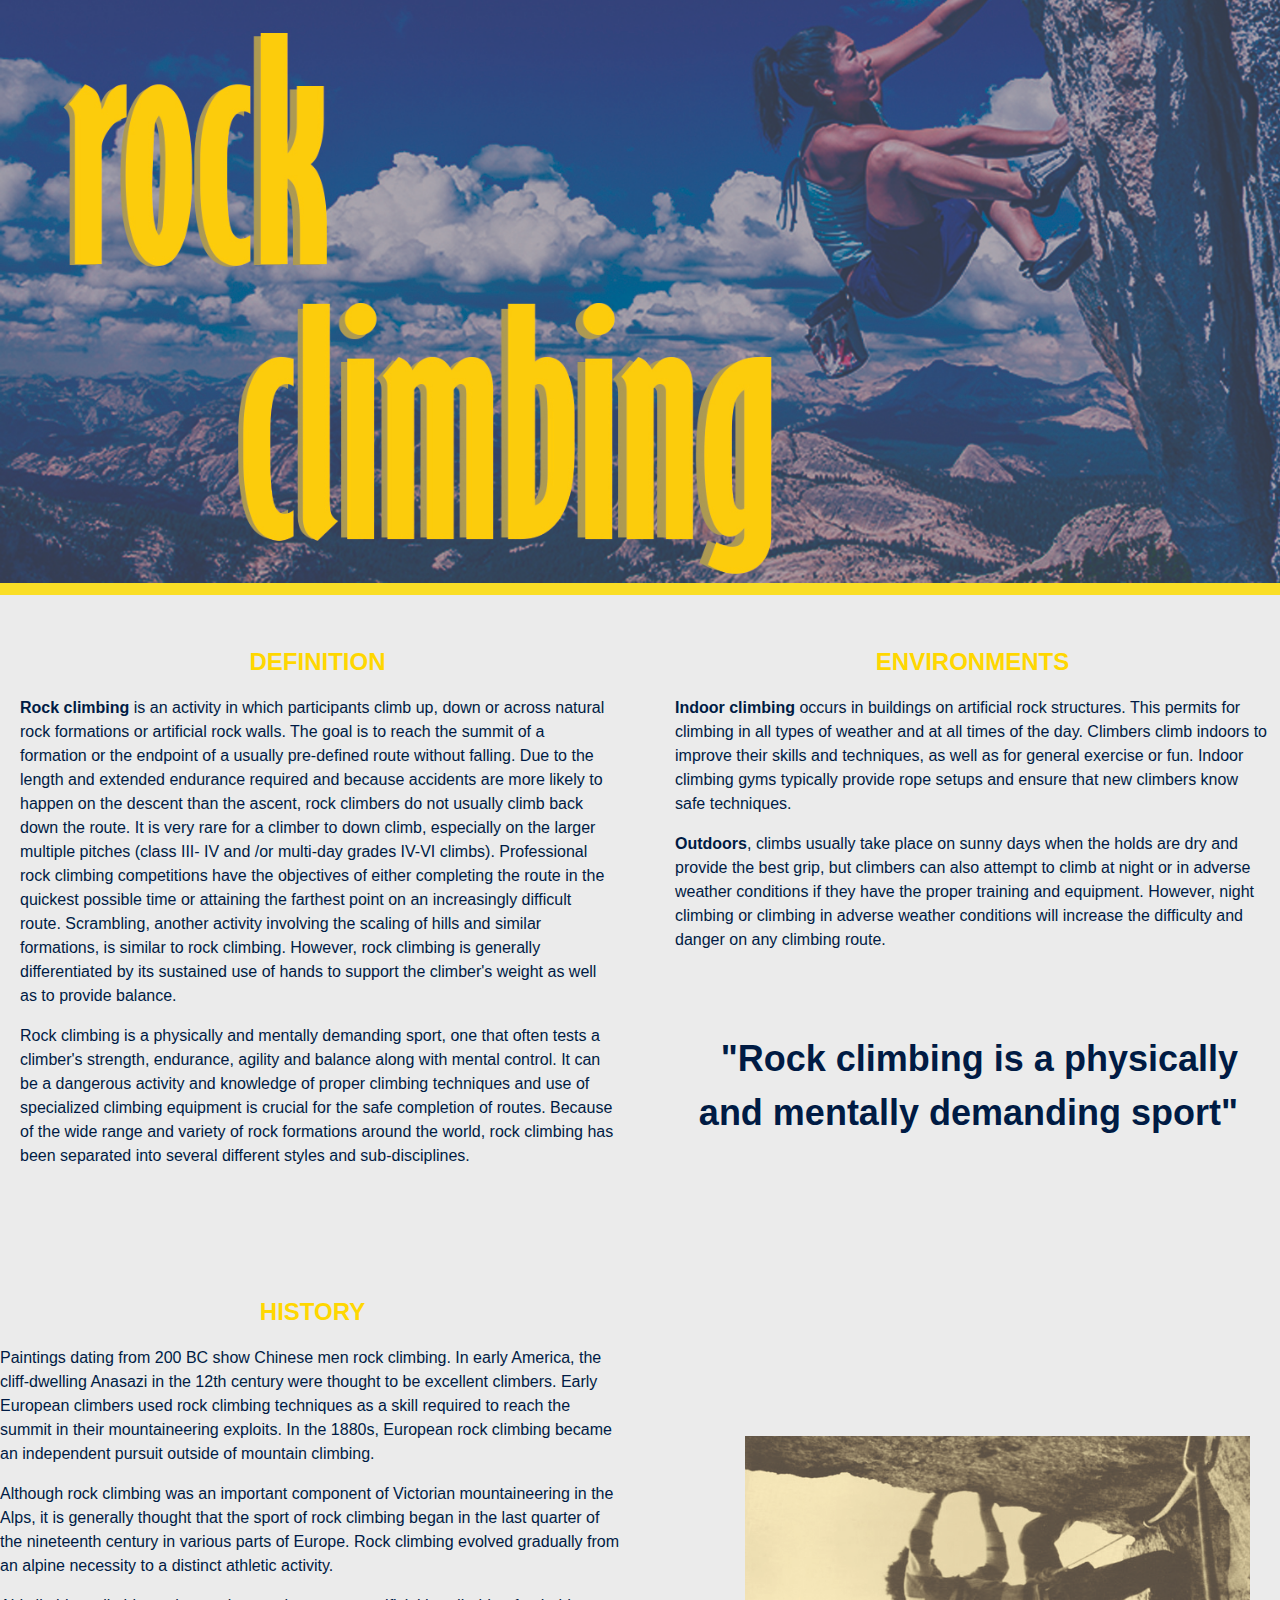
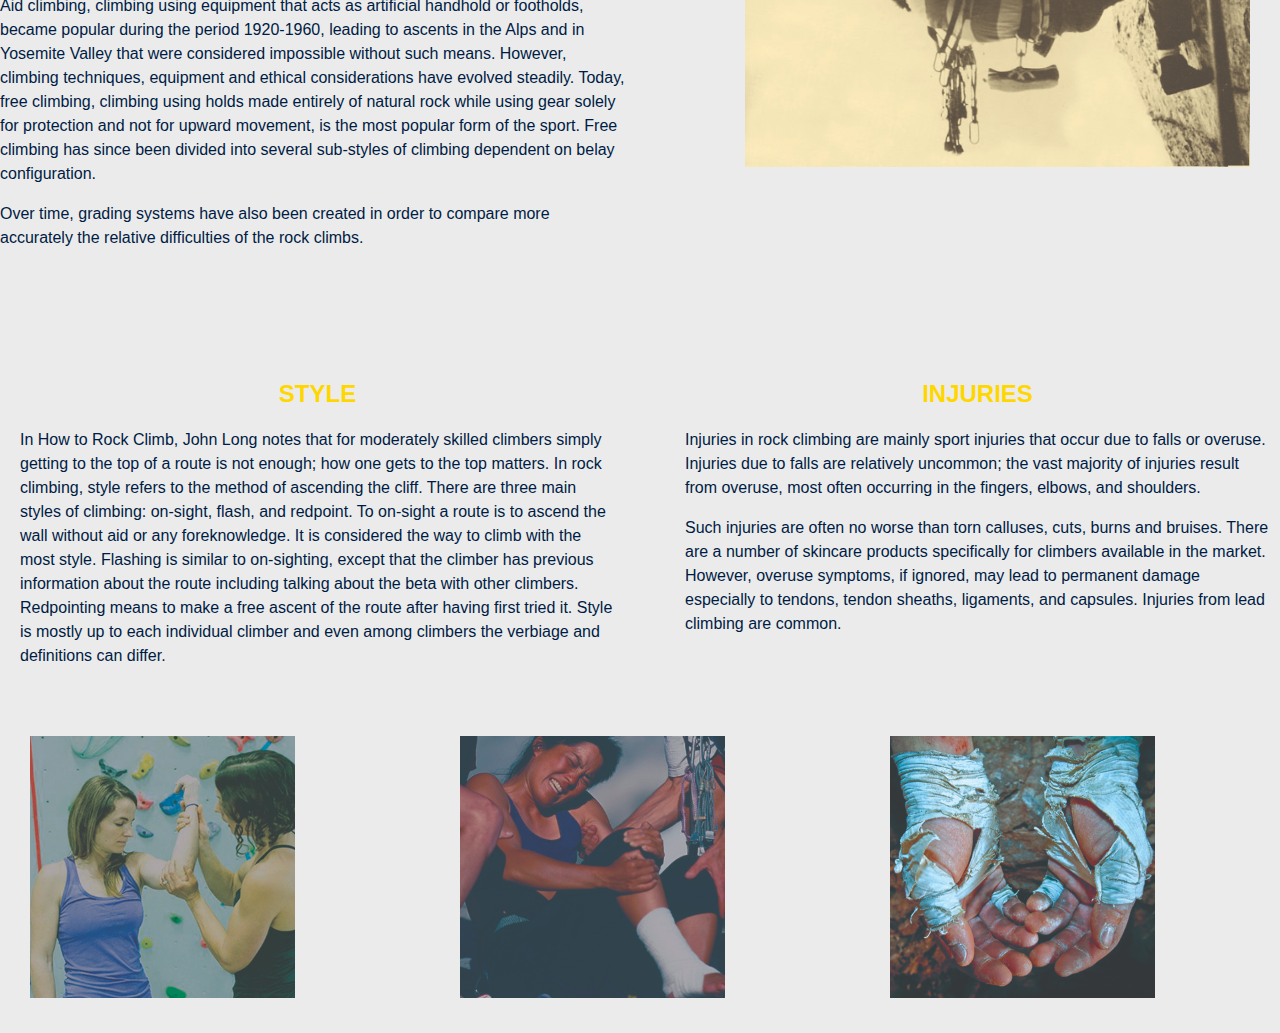
==== index2.html @ aebc7be0 "Assignment 1-upload" ====
<!DOCTYPE html>
<html lang="en">

<head>
  <meta charset="UTF-8">
  <meta name="viewport" content="width=device-width, initial-scale=1.0">

  <!-- Set a page title -->
  <title>Assignment One</title>

  <!-- Site Styles -->
  <link rel="stylesheet" href="/css/tachyons.min.css">
  <link rel="stylesheet" href="/css/main.css">
</head>

<body>

  <header>
    <img src="img/cover_rock5.jpg" alt="rock climber with words 'rock climbing'">
  </header>
  <div class="two-col">
    <div class="item1">
      <div class="tl pv4">
        <h1 class="yellow f5 f3-ns ttu tc">Definition</h1>
        <p class="navy f7 f5-ns">
          <b>Rock climbing</b> is an activity in which participants climb up, down or across natural rock formations or artificial rock walls. The goal is to reach the summit of a formation or the endpoint of a usually pre-defined route without falling.
          Due to the length and extended endurance required and because accidents are more likely to happen on the descent than the ascent, rock climbers do not usually climb back down the route. It is very rare for a climber to down climb, especially
          on the larger multiple pitches (class III- IV and /or multi-day grades IV-VI climbs). Professional rock climbing competitions have the objectives of either completing the route in the quickest possible time or attaining the farthest point on
          an increasingly difficult route. Scrambling, another activity involving the scaling of hills and similar formations, is similar to rock climbing. However, rock climbing is generally differentiated by its sustained use of hands to support the
          climber's weight as well as to provide balance. </p>
        <p class="navy f7 f5-ns">
          Rock climbing is a physically and mentally demanding sport, one that often tests a climber's strength, endurance, agility and balance along with mental control. It can be a dangerous activity and knowledge of proper climbing techniques and use of specialized
          climbing equipment is crucial for the safe completion of routes. Because of the wide range and variety of rock formations around the world, rock climbing has been separated into several different styles and sub-disciplines.</p>
      </div>
    </div>
    <div class="item2">
      <div class="tl pv4">
        <h1 class="yellow f5 f3-ns ttu tc">Environments</h1>
        <p class="navy f7 f5-ns">
          <b>Indoor climbing</b> occurs in buildings on artificial rock structures. This permits for climbing in all types of weather and at all times of the day. Climbers climb indoors to improve their skills and techniques, as well as for general exercise
          or fun. Indoor climbing gyms typically provide rope setups and ensure that new climbers know safe techniques.</p>
        <p class="navy f7 f5-ns">
          <b>Outdoors</b>, climbs usually take place on sunny days when the holds are dry and provide the best grip, but climbers can also attempt to climb at night or in adverse weather conditions if they have the proper training and equipment. However,
          night climbing or climbing in adverse weather conditions will increase the difficulty and danger on any climbing route.</p>
        <div class="navy f3 f2-ns tr b pr4 pt5">
          "Rock climbing is a physically and mentally demanding sport"
        </div>
      </div>
    </div>
    <div class="tl pv4">
      <h1 class="yellow f5 f3-ns ttu tc">History</h1>
      <p class="navy f7 f5-ns">
        Paintings dating from 200 BC show Chinese men rock climbing. In early America, the cliff-dwelling Anasazi in the 12th century were thought to be excellent climbers. Early European climbers used rock climbing techniques as a skill required to reach the
        summit in their mountaineering exploits. In the 1880s, European rock climbing became an independent pursuit outside of mountain climbing.</p>
      <p class="navy f7 f5-ns">
        Although rock climbing was an important component of Victorian mountaineering in the Alps, it is generally thought that the sport of rock climbing began in the last quarter of the nineteenth century in various parts of Europe. Rock climbing evolved gradually
        from an alpine necessity to a distinct athletic activity.</p>
      <p class="navy f7 f5-ns">
        Aid climbing, climbing using equipment that acts as artificial handhold or footholds, became popular during the period 1920-1960, leading to ascents in the Alps and in Yosemite Valley that were considered impossible without such means. However, climbing
        techniques, equipment and ethical considerations have evolved steadily. Today, free climbing, climbing using holds made entirely of natural rock while using gear solely for protection and not for upward movement, is the most popular form of the
        sport. Free climbing has since been divided into several sub-styles of climbing dependent on belay configuration.</p>
      <p class="navy f7 f5-ns">
        Over time, grading systems have also been created in order to compare more accurately the relative difficulties of the rock climbs.</p>
    </div>
    <div class="img1">
      <img src="img/history2.jpg" alt="1930 rock climber">
    </div>
    <div class="item3">
      <div class="tl pv4">
        <h1 class="yellow f5 f3-ns ttu tc">Style</h1>
        <p class="navy f7 f5-ns">
          In How to Rock Climb, John Long notes that for moderately skilled climbers simply getting to the top of a route is not enough; how one gets to the top matters. In rock climbing, style refers to the method of ascending the cliff. There are three main styles
          of climbing: on-sight, flash, and redpoint. To on-sight a route is to ascend the wall without aid or any foreknowledge. It is considered the way to climb with the most style. Flashing is similar to on-sighting, except that the climber has previous
          information about the route including talking about the beta with other climbers. Redpointing means to make a free ascent of the route after having first tried it. Style is mostly up to each individual climber and even among climbers the verbiage
          and definitions can differ.</p>
      </div>
    </div>
    <div class="item5">
      <div class="tl pv4">
        <h1 class="yellow f5 f3-ns ttu tc">  Injuries</h1>
        <p class="navy f7 f5-ns"> Injuries in rock climbing are mainly sport injuries that occur due to falls or overuse. Injuries due to falls are relatively uncommon; the vast majority of injuries result from overuse, most often occurring in the fingers, elbows, and shoulders.</p>
        <p class="navy f7 f5-ns"> Such injuries are often no worse than torn calluses, cuts, burns and bruises. There are a number of skincare products specifically for climbers available in the market. However, overuse symptoms, if ignored, may lead to permanent damage especially
          to tendons, tendon sheaths, ligaments, and capsules. Injuries from lead climbing are common.</p>
      </div>
    </div>
  </div>
  <div class="three-col">
    <div class="img">
      <img src="img/injure3.jpg" alt="injured rock climber's arm">
    </div>
    <div class="img">
      <img src="img/injure4.jpg" alt="injured rock climber">
    </div>
    <div class="img">
      <img src="img/injure5.jpg" alt="injured rock climber's hand">
    </div>
  </div>

  <script src="/javascript/toggleClass.js" charset="utf-8"></script>
  <script src="/javascript/main.js" charset="utf-8"></script>
</body>

</html>
---- css/main.css ----
/* ========================================
 * CSS written here will override Tachyons
 * ======================================== */

@media (min-width: 600px) {
  .two-col {
    display: grid;
    grid-template-columns: 1fr 1fr;
    grid-gap: 30px;
  }
}
.three-col {
  display: grid;
  grid-template-columns: 1fr 1fr 1fr;
  /*grid-template-rows: 1fr 1fr 1fr 1fr 1fr;*/
  grid-gap: 10px;
}
body {
  height: 100%;
  font: 18px/1.5 "Quattrocento Sans", Helvetica, Arial, sans-serif;
  background: #ebebeb;
}
header {
  display: block;
  width: 100%;
  min-height: 240px;
  height: 45%;
  /*position: relative;
  overflow: hidden; */
  background: #fade26;
  border-bottom: 4px solid #fade26;
}
.item1 {
  display: grid;
  padding-left: 20px;
  padding-right: 10px;
}
.item2 {
  display: grid;
  padding-left: 20px;
  padding-right: 10px;
}
.item3 {
  display: grid;
  padding-left: 20px;
  padding-right: 10px;
}
.item4 {
  display: grid;
  padding-left: 20px;
  padding-right: 30px;
}
.item5 {
  display: grid;
  padding-right: 10px;
  padding-left: 30px;
}
.p {
  display: grid;
  grid-column: 1/1;
}
.img {
  display: grid;
  padding-top: 20px;
  padding-left: 30px;
  padding-bottom: 35px;
  padding-right: 5px;
  width: 300px;
}
.img1 {
  display: grid;
  padding-top: 190px;
  padding-left: 90px;
  padding-right: 30px;
  min-height: 240px;
}
.img2 {
  display: grid;
  min-height: 240px;
  grid-column: span 2;
}
.quote {
  display: grid;
  /*padding-top: 90px;
    padding-left: 90px;*/
  padding-right: 30px;
}
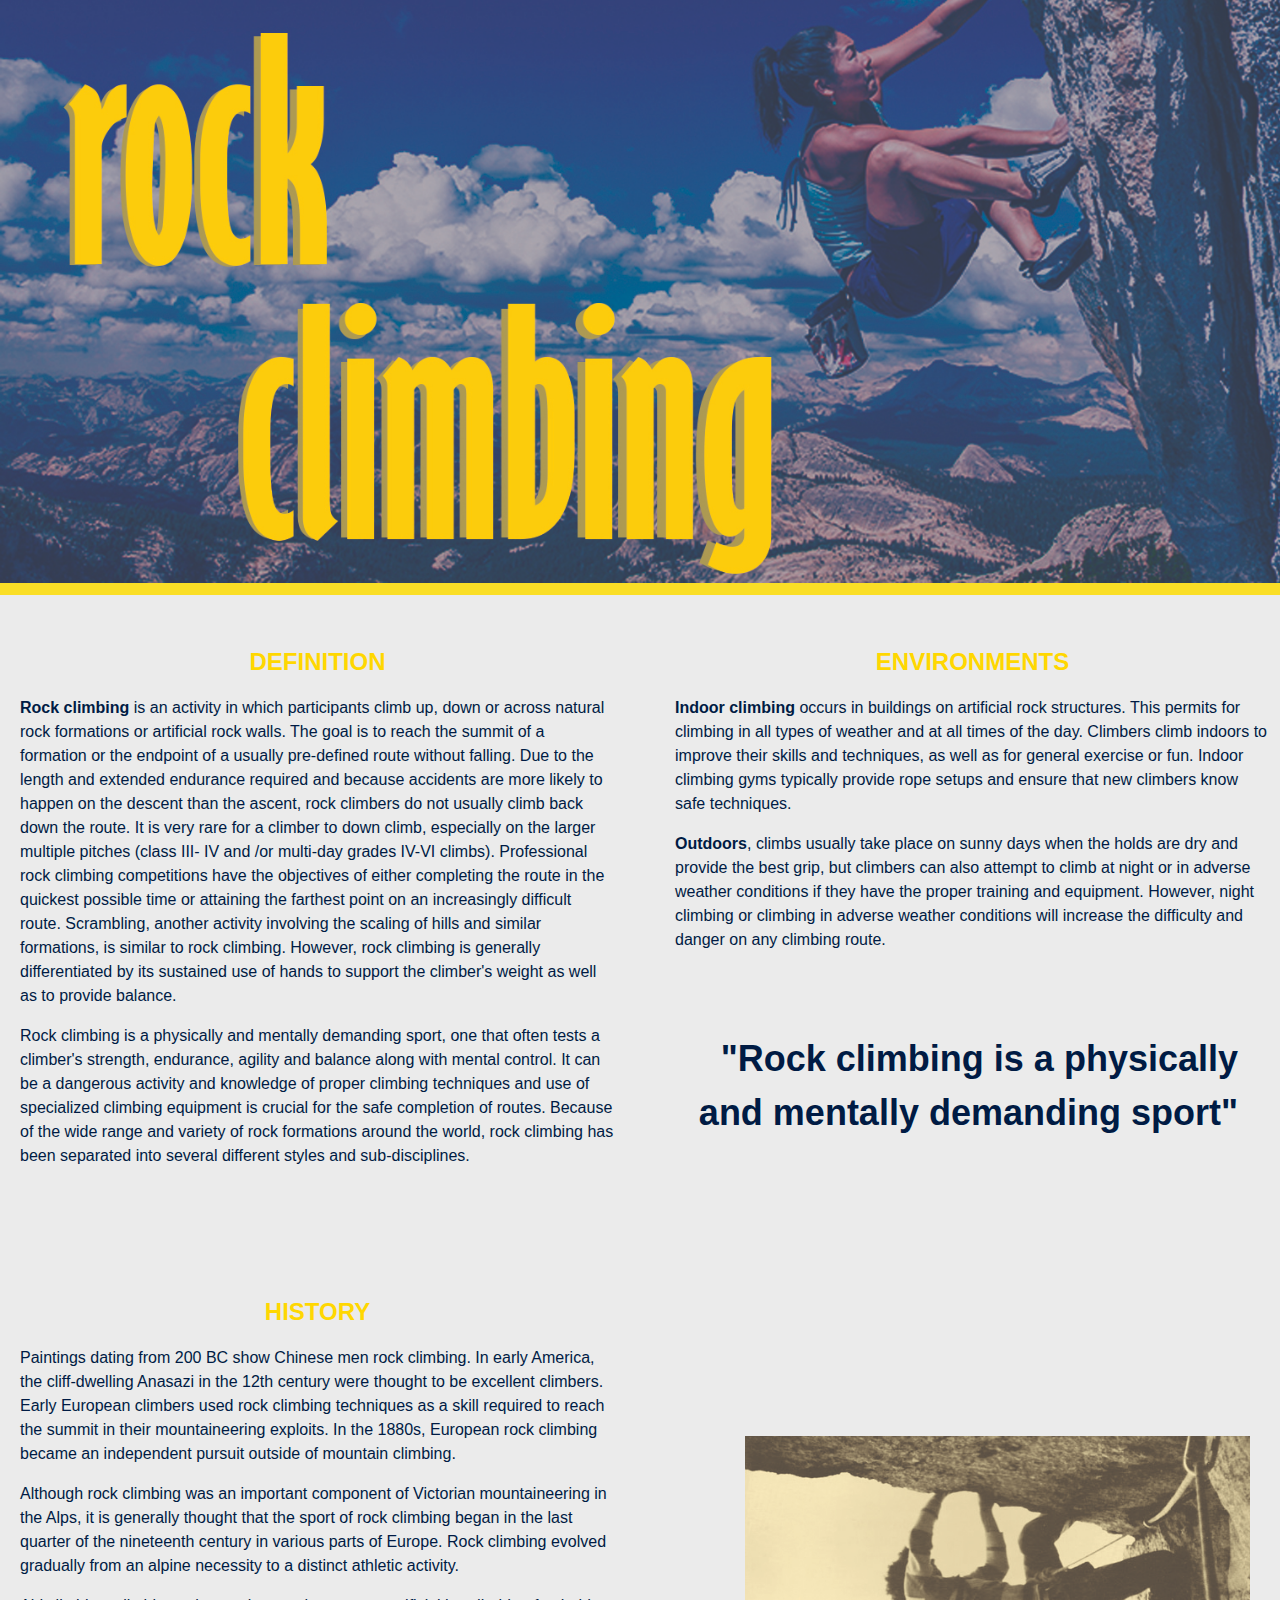
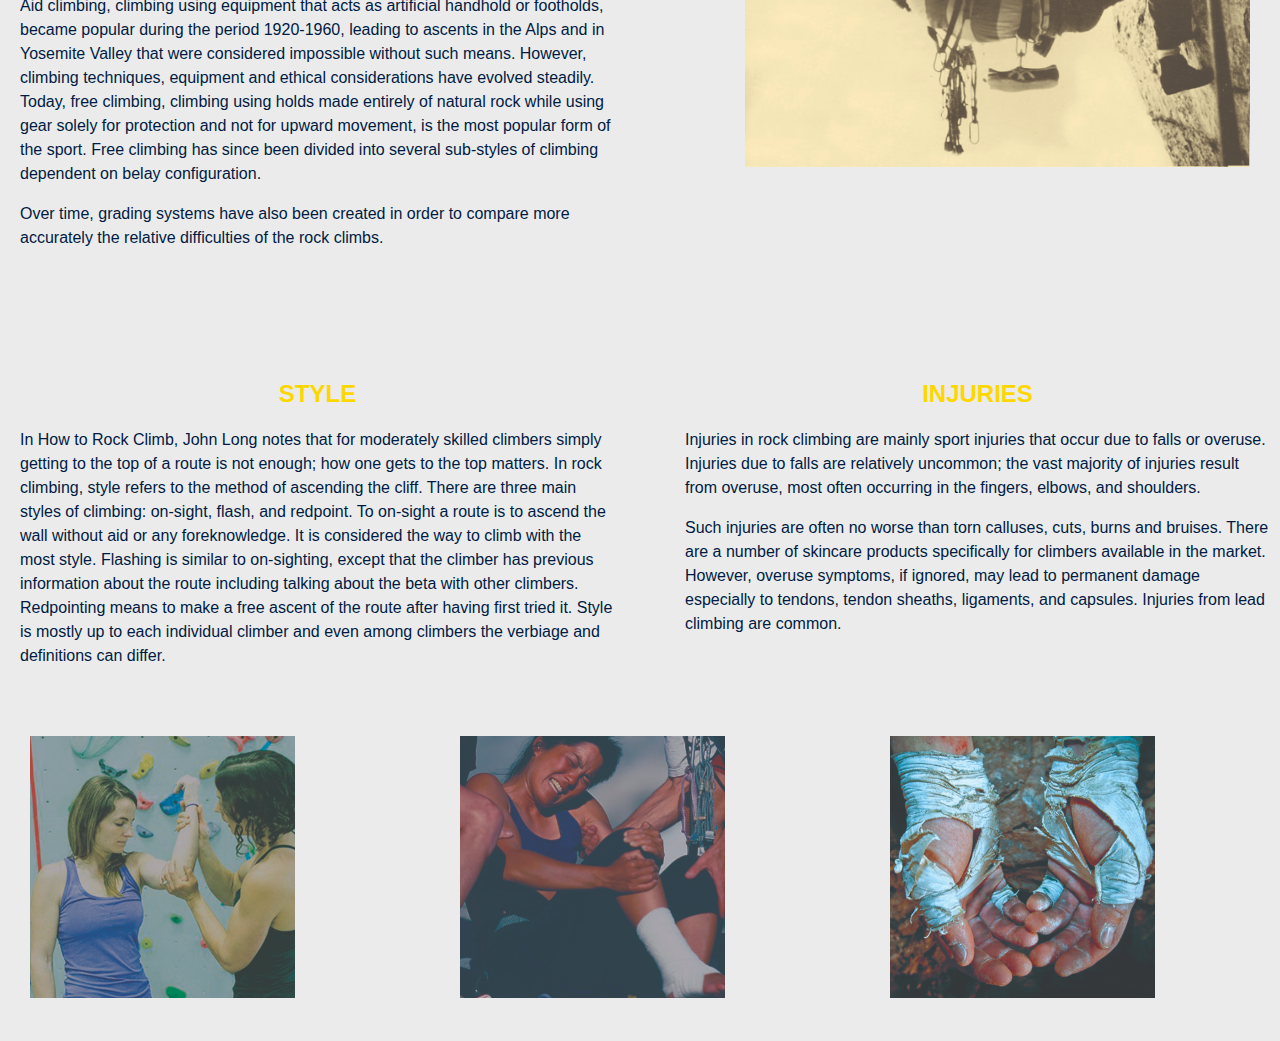
==== commit c094d3bf: "New Upload" ====
--- a/index2.html
+++ b/index2.html
@@ -9,8 +9,8 @@
   <title>Assignment One</title>
 
   <!-- Site Styles -->
-  <link rel="stylesheet" href="/css/tachyons.min.css">
-  <link rel="stylesheet" href="/css/main.css">
+  <link rel="stylesheet" href="css/tachyons.min.css">
+  <link rel="stylesheet" href="css/main.css">
 </head>
 
 <body>
@@ -47,20 +47,22 @@
         </div>
       </div>
     </div>
-    <div class="tl pv4">
-      <h1 class="yellow f5 f3-ns ttu tc">History</h1>
-      <p class="navy f7 f5-ns">
-        Paintings dating from 200 BC show Chinese men rock climbing. In early America, the cliff-dwelling Anasazi in the 12th century were thought to be excellent climbers. Early European climbers used rock climbing techniques as a skill required to reach the
-        summit in their mountaineering exploits. In the 1880s, European rock climbing became an independent pursuit outside of mountain climbing.</p>
-      <p class="navy f7 f5-ns">
-        Although rock climbing was an important component of Victorian mountaineering in the Alps, it is generally thought that the sport of rock climbing began in the last quarter of the nineteenth century in various parts of Europe. Rock climbing evolved gradually
-        from an alpine necessity to a distinct athletic activity.</p>
-      <p class="navy f7 f5-ns">
-        Aid climbing, climbing using equipment that acts as artificial handhold or footholds, became popular during the period 1920-1960, leading to ascents in the Alps and in Yosemite Valley that were considered impossible without such means. However, climbing
-        techniques, equipment and ethical considerations have evolved steadily. Today, free climbing, climbing using holds made entirely of natural rock while using gear solely for protection and not for upward movement, is the most popular form of the
-        sport. Free climbing has since been divided into several sub-styles of climbing dependent on belay configuration.</p>
-      <p class="navy f7 f5-ns">
-        Over time, grading systems have also been created in order to compare more accurately the relative difficulties of the rock climbs.</p>
+    <div class="item1">
+      <div class="tl pv4">
+        <h1 class="yellow f5 f3-ns ttu tc">History</h1>
+        <p class="navy f7 f5-ns">
+          Paintings dating from 200 BC show Chinese men rock climbing. In early America, the cliff-dwelling Anasazi in the 12th century were thought to be excellent climbers. Early European climbers used rock climbing techniques as a skill required to reach the
+          summit in their mountaineering exploits. In the 1880s, European rock climbing became an independent pursuit outside of mountain climbing.</p>
+        <p class="navy f7 f5-ns">
+          Although rock climbing was an important component of Victorian mountaineering in the Alps, it is generally thought that the sport of rock climbing began in the last quarter of the nineteenth century in various parts of Europe. Rock climbing evolved gradually
+          from an alpine necessity to a distinct athletic activity.</p>
+        <p class="navy f7 f5-ns">
+          Aid climbing, climbing using equipment that acts as artificial handhold or footholds, became popular during the period 1920-1960, leading to ascents in the Alps and in Yosemite Valley that were considered impossible without such means. However, climbing
+          techniques, equipment and ethical considerations have evolved steadily. Today, free climbing, climbing using holds made entirely of natural rock while using gear solely for protection and not for upward movement, is the most popular form of
+          the sport. Free climbing has since been divided into several sub-styles of climbing dependent on belay configuration.</p>
+        <p class="navy f7 f5-ns">
+          Over time, grading systems have also been created in order to compare more accurately the relative difficulties of the rock climbs.</p>
+      </div>
     </div>
     <div class="img1">
       <img src="img/history2.jpg" alt="1930 rock climber">
--- a/css/main.css
+++ b/css/main.css
@@ -60,28 +60,19 @@
   grid-column: 1/1;
 }
 .img {
-  display: grid;
+  display: block;
   padding-top: 20px;
   padding-left: 30px;
   padding-bottom: 35px;
   padding-right: 5px;
   width: 300px;
+  border-radius: 5px 20px 5px;
 }
 .img1 {
-  display: grid;
+  display: block;
   padding-top: 190px;
   padding-left: 90px;
   padding-right: 30px;
   min-height: 240px;
+  border-radius: 5px 20px 5px;
 }
-.img2 {
-  display: grid;
-  min-height: 240px;
-  grid-column: span 2;
-}
-.quote {
-  display: grid;
-  /*padding-top: 90px;
-    padding-left: 90px;*/
-  padding-right: 30px;
-}
